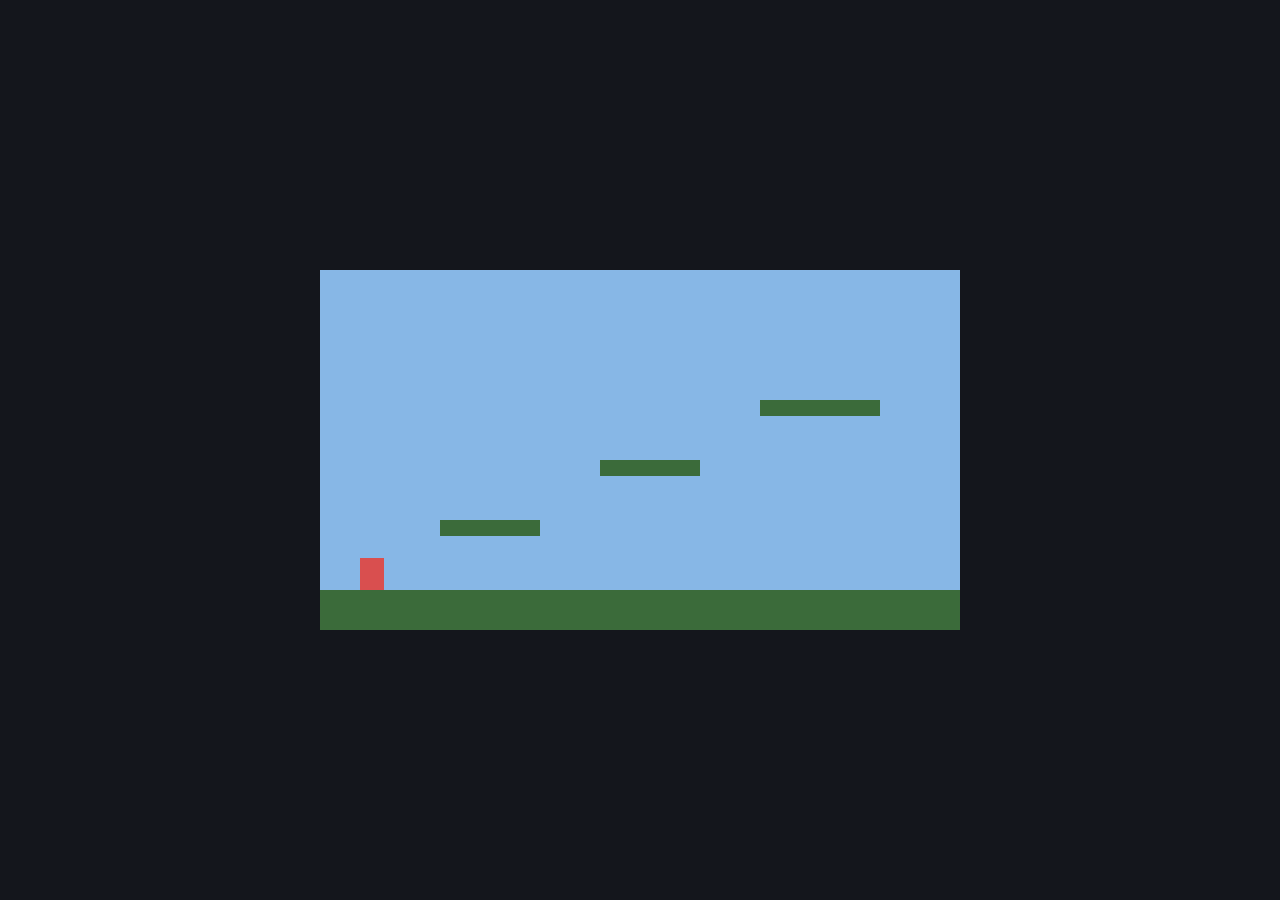
==== index.html @ 1fd78bd7 "Add minimal platformer prototype" ====
<!doctype html>
<html lang="en">
<head>
<meta charset="utf-8">
<meta name="viewport" content="width=device-width, initial-scale=1">
<title>Platformer</title>
<style>
  html, body { margin: 0; height: 100%; background: #14161c; }
  body { display: flex; align-items: center; justify-content: center; }
  canvas { background: #87b7e6; image-rendering: pixelated; max-width: 100vw; max-height: 100vh; }
</style>
</head>
<body>
<canvas id="game" width="640" height="360"></canvas>
<script src="game.js"></script>
</body>
</html>
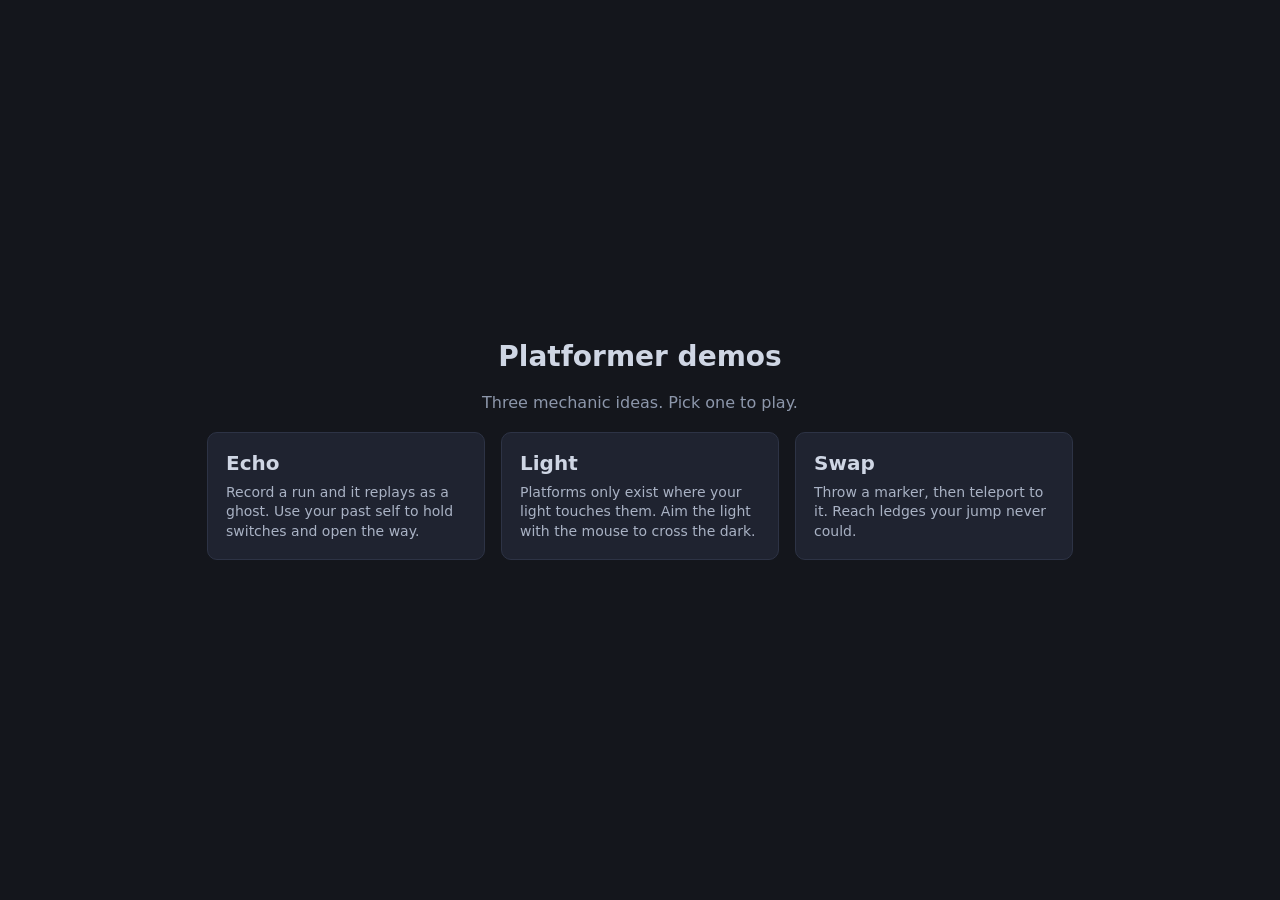
==== commit a64002d1: "Add menu and three mechanic demos: echo, light, swap" ====
--- a/index.html
+++ b/index.html
@@ -3,15 +3,35 @@
 <head>
 <meta charset="utf-8">
 <meta name="viewport" content="width=device-width, initial-scale=1">
-<title>Platformer</title>
+<title>Platformer demos</title>
 <style>
-  html, body { margin: 0; height: 100%; background: #14161c; }
-  body { display: flex; align-items: center; justify-content: center; }
-  canvas { background: #87b7e6; image-rendering: pixelated; max-width: 100vw; max-height: 100vh; }
+  html, body { margin: 0; min-height: 100%; background: #14161c; color: #cfd6e4; font-family: system-ui, sans-serif; }
+  body { display: flex; flex-direction: column; align-items: center; justify-content: center; min-height: 100vh; padding: 24px 16px; box-sizing: border-box; gap: 20px; }
+  h1 { margin: 0; font-size: 28px; }
+  .sub { margin: 0; color: #8d97ab; }
+  .cards { display: flex; flex-wrap: wrap; gap: 16px; justify-content: center; }
+  a.card { display: block; width: 240px; padding: 18px; border-radius: 10px; background: #1f2330; color: inherit; text-decoration: none; border: 1px solid #2d3345; }
+  a.card:hover, a.card:focus-visible { border-color: #8ab4ff; background: #252a3a; }
+  .card h2 { margin: 0 0 8px; font-size: 20px; }
+  .card p { margin: 0; color: #a9b2c4; font-size: 14px; line-height: 1.4; }
 </style>
 </head>
 <body>
-<canvas id="game" width="640" height="360"></canvas>
-<script src="game.js"></script>
+<h1>Platformer demos</h1>
+<p class="sub">Three mechanic ideas. Pick one to play.</p>
+<div class="cards">
+  <a class="card" href="echo.html">
+    <h2>Echo</h2>
+    <p>Record a run and it replays as a ghost. Use your past self to hold switches and open the way.</p>
+  </a>
+  <a class="card" href="light.html">
+    <h2>Light</h2>
+    <p>Platforms only exist where your light touches them. Aim the light with the mouse to cross the dark.</p>
+  </a>
+  <a class="card" href="swap.html">
+    <h2>Swap</h2>
+    <p>Throw a marker, then teleport to it. Reach ledges your jump never could.</p>
+  </a>
+</div>
 </body>
 </html>
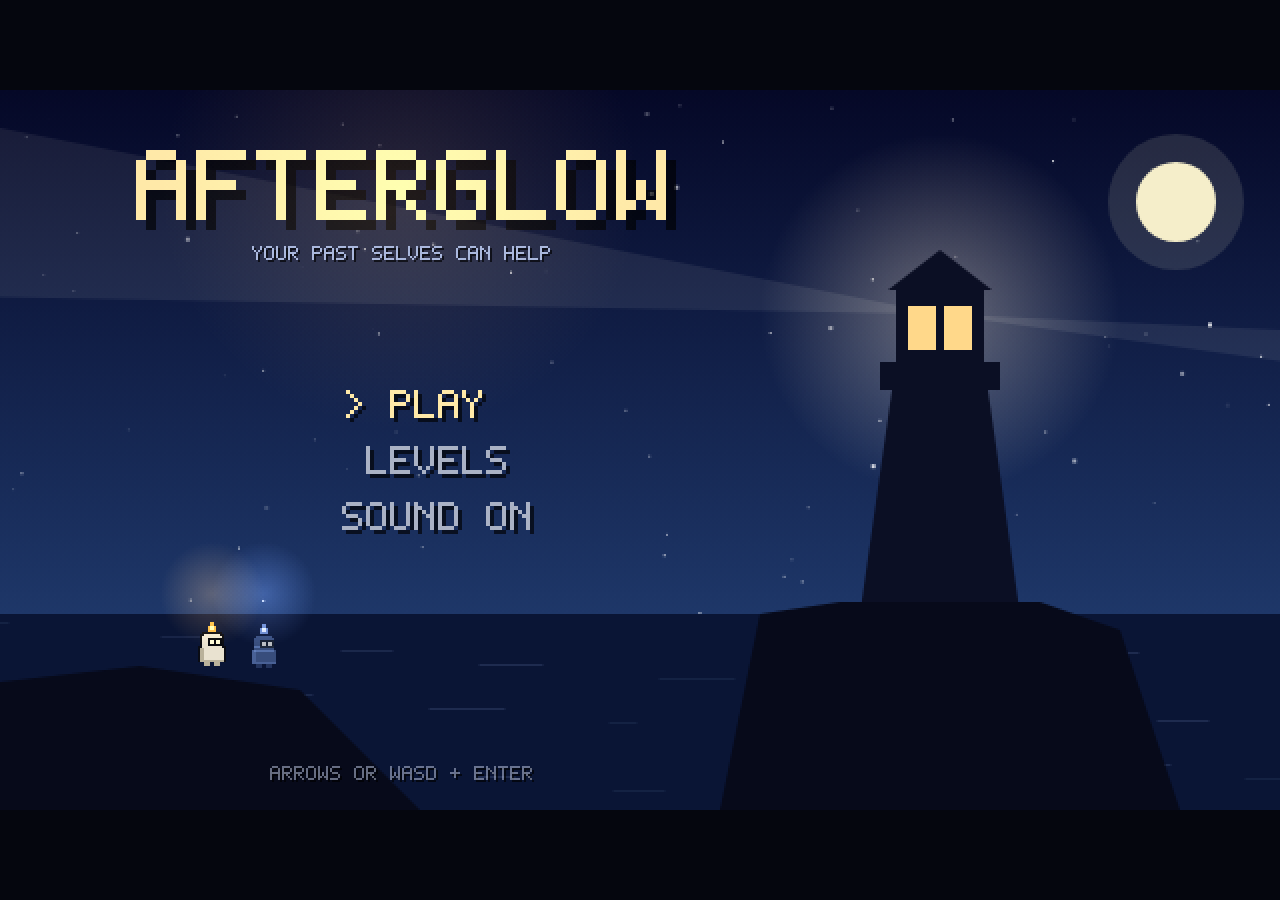
==== commit 0dc463d7: "Build the full game: five chapters, 15 levels, echo kinds, swap, art, sound and UI" ====
--- a/index.html
+++ b/index.html
@@ -3,35 +3,20 @@
 <head>
 <meta charset="utf-8">
 <meta name="viewport" content="width=device-width, initial-scale=1">
-<title>Platformer demos</title>
+<title>Afterglow</title>
 <style>
-  html, body { margin: 0; min-height: 100%; background: #14161c; color: #cfd6e4; font-family: system-ui, sans-serif; }
-  body { display: flex; flex-direction: column; align-items: center; justify-content: center; min-height: 100vh; padding: 24px 16px; box-sizing: border-box; gap: 20px; }
-  h1 { margin: 0; font-size: 28px; }
-  .sub { margin: 0; color: #8d97ab; }
-  .cards { display: flex; flex-wrap: wrap; gap: 16px; justify-content: center; }
-  a.card { display: block; width: 240px; padding: 18px; border-radius: 10px; background: #1f2330; color: inherit; text-decoration: none; border: 1px solid #2d3345; }
-  a.card:hover, a.card:focus-visible { border-color: #8ab4ff; background: #252a3a; }
-  .card h2 { margin: 0 0 8px; font-size: 20px; }
-  .card p { margin: 0; color: #a9b2c4; font-size: 14px; line-height: 1.4; }
+  html, body { margin: 0; height: 100%; background: #05060e; overflow: hidden; }
+  body { display: flex; align-items: center; justify-content: center; }
+  canvas { display: block; image-rendering: pixelated; background: #05060e; outline: none; }
 </style>
 </head>
 <body>
-<h1>Platformer demos</h1>
-<p class="sub">Three mechanic ideas. Pick one to play.</p>
-<div class="cards">
-  <a class="card" href="echo.html">
-    <h2>Echo</h2>
-    <p>Record a run and it replays as a ghost. Use your past self to hold switches and open the way.</p>
-  </a>
-  <a class="card" href="light.html">
-    <h2>Light</h2>
-    <p>Platforms only exist where your light touches them. Aim the light with the mouse to cross the dark.</p>
-  </a>
-  <a class="card" href="swap.html">
-    <h2>Swap</h2>
-    <p>Throw a marker, then teleport to it. Reach ledges your jump never could.</p>
-  </a>
-</div>
+<canvas id="game" width="640" height="360" tabindex="0"></canvas>
+<script src="js/levels.js"></script>
+<script src="js/font.js"></script>
+<script src="js/audio.js"></script>
+<script src="js/engine.js"></script>
+<script src="js/render.js"></script>
+<script src="js/ui.js"></script>
 </body>
 </html>
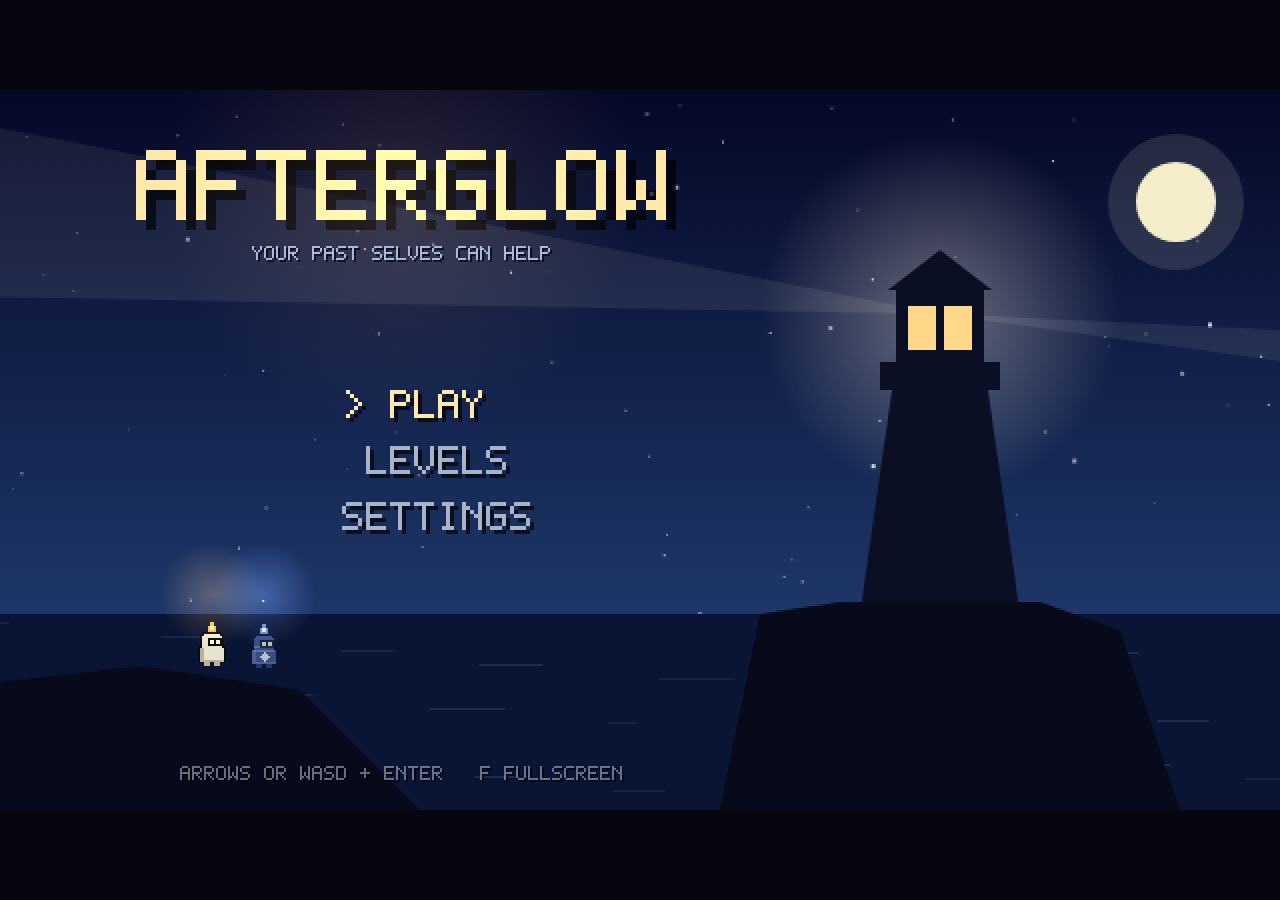
==== commit 8db1d4c9: "Solution maps: the pause menu shows each level with every echo of the scripted solution placed and n" ====
--- a/index.html
+++ b/index.html
@@ -13,6 +13,7 @@
 <body>
 <canvas id="game" width="640" height="360" tabindex="0"></canvas>
 <script src="js/levels.js"></script>
+<script src="js/solmap.js"></script>
 <script src="js/font.js"></script>
 <script src="js/audio.js"></script>
 <script src="js/engine.js"></script>
